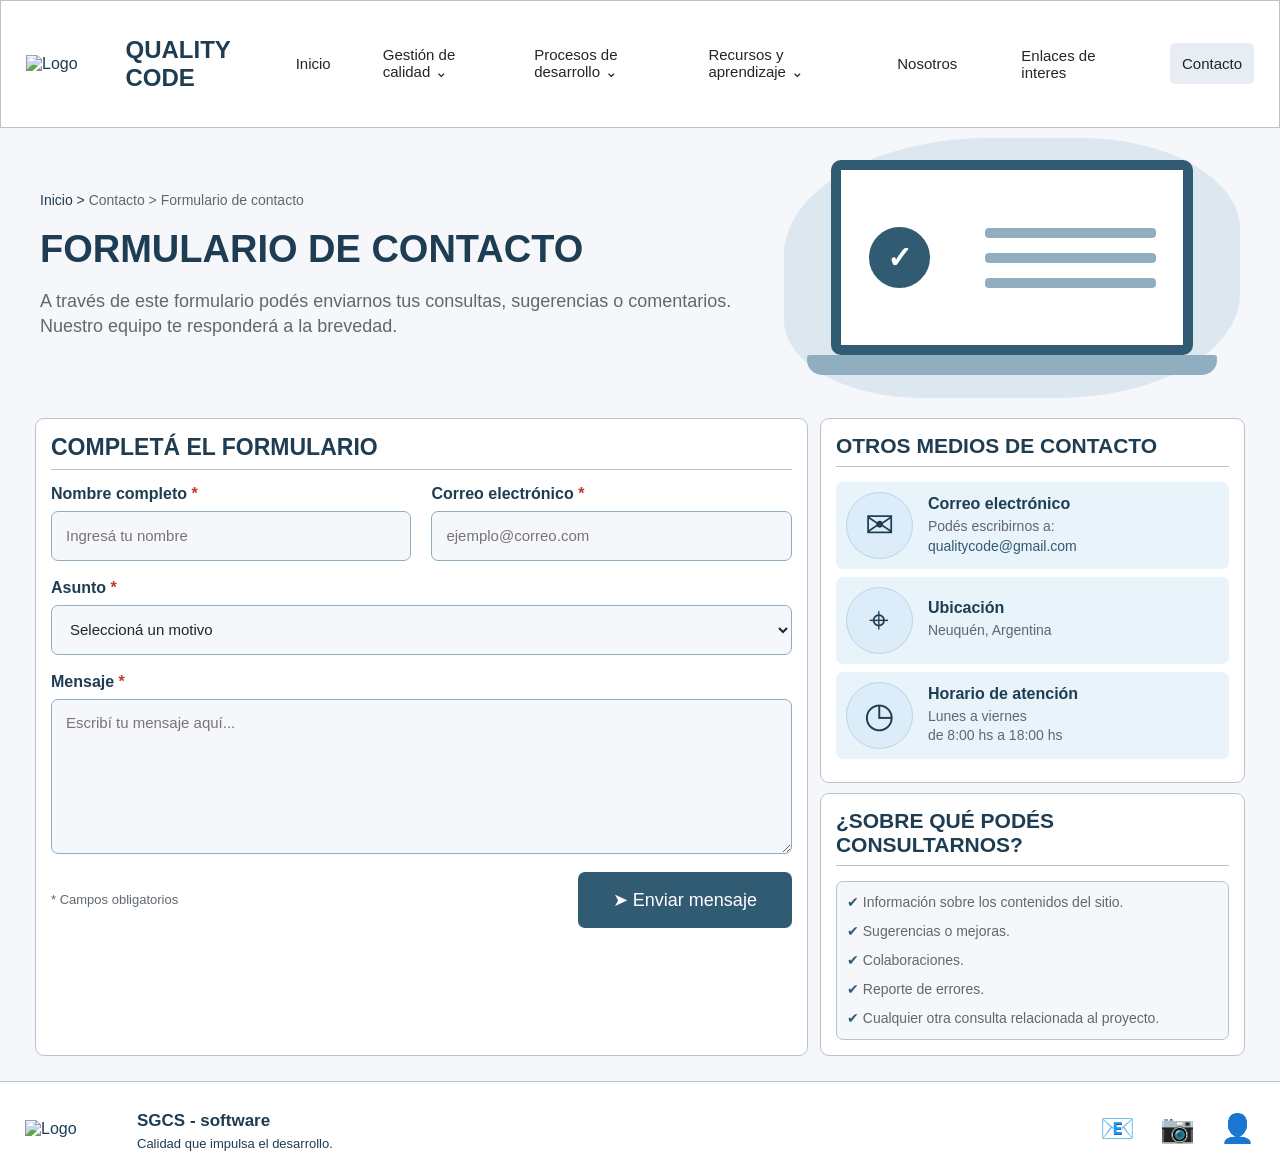
==== contacto.html @ 4f24be13 "subiendo" ====
<!DOCTYPE html>
<html lang="es">
<head>
    <meta charset="UTF-8">
    <meta name="viewport" content="width=device-width, initial-scale=1.0">
    <title>quality code</title>
    <link rel="stylesheet" href="estilos.css">
</head>
<body>

    <!-- MENU PRINCIPAL -->
    <header>
        <div class="logo">
            <img src="c:\Users\Usuario\Desktop\Enzo Funes(materias)\TEORIA\Sistemas de Gestion de Software\ChatGPT Image 26 ago 2026, 04_47_25 p.m..png" alt="Logo" class="imagen-personalizada">
            <h2>QUALITY CODE</h2>
        </div>

        <nav>
            <a href="index.html">Inicio</a>

            <details>
                <summary>Gestión de calidad</summary>
                <a href="fundamentos.html">Fundamentos</a>
                <a href="tecnicas.html">Técnicas</a>
                <a href="herramientas.html">Herramientas de calidad</a>
            </details>

            <details>
                <summary>Procesos de desarrollo</summary>
                <a href="modelos.html">Modelos tradicionales</a>
                <a href="ilustraciones.html">Ilustraciones tradicionales</a>
            </details>

            <details>
                <summary>Recursos y aprendizaje</summary>
                <a href="recursos.html">Recursos</a>
            </details>

            <a href="nosotros.html">Nosotros</a>
            <a href="enlacesdeinteres.html">Enlaces de interes</a>
            <a href="contacto.html" class="activo">Contacto</a>
        </nav>
    </header>

    <!-- PRESENTACION -->
    <section class="contacto-principal">

        <div class="contacto-texto">

            <p class="ruta">
                <a href="index.html">Inicio > </a>
                Contacto > Formulario de contacto
            </p>

            <h1>FORMULARIO DE CONTACTO</h1>

            <p>
                A través de este formulario podés enviarnos tus consultas,
                sugerencias o comentarios. Nuestro equipo te responderá
                a la brevedad.
            </p>

        </div>

        <!-- COMPUTADORA ORIGINAL DEL INDEX -->
        <div class="computadora">
            <div class="pantalla">
                <div class="circulo">✓</div>
                <div class="lineas">
                    <span></span>
                    <span></span>
                    <span></span>
                </div>
            </div>
            <div class="base"></div>
        </div>

    </section>

    <!-- FORMULARIO Y CONTACTO -->
    <section class="contenido-contacto">

        <div class="formulario">

            <h2>COMPLETÁ EL FORMULARIO</h2>

            <form action="mailto:qualitycode@gmail.com"
                  method="post" enctype="text/plain">

                <div class="campos">

                    <div class="campo">
                        <label for="nombre">Nombre completo <span>*</span></label>
                        <input type="text" id="nombre" name="Nombre"
                               placeholder="Ingresá tu nombre" required>
                    </div>

                    <div class="campo">
                        <label for="correo">Correo electrónico <span>*</span></label>
                        <input type="email" id="correo" name="Correo"
                               placeholder="ejemplo@correo.com" required>
                    </div>

                </div>

                <div class="campo">
                    <label for="asunto">Asunto <span>*</span></label>

                    <select id="asunto" name="Asunto" required>
                        <option value="">Seleccioná un motivo</option>
                        <option>Consulta sobre el sitio</option>
                        <option>Sugerencias o mejoras</option>
                        <option>Colaboraciones</option>
                        <option>Reporte de errores</option>
                        <option>Otra consulta</option>
                    </select>
                </div>

                <div class="campo">
                    <label for="mensaje">Mensaje <span>*</span></label>
                    <textarea id="mensaje" name="Mensaje"
                              placeholder="Escribí tu mensaje aquí..."
                              required></textarea>
                </div>

                <div class="enviar">
                    <p>* Campos obligatorios</p>
                    <button type="submit">➤ Enviar mensaje</button>
                </div>

            </form>

        </div>

        <!-- INFORMACION DE CONTACTO -->
        <div class="informacion-contacto">

            <div class="medios-contacto">

                <h2>OTROS MEDIOS DE CONTACTO</h2>

                <div class="medio">
                    <div class="icono-contacto">✉</div>
                    <div>
                        <h3>Correo electrónico</h3>
                        <p>Podés escribirnos a:</p>
                        <a href="mailto:qualitycode@gmail.com">
                            qualitycode@gmail.com
                        </a>
                    </div>
                </div>

                <div class="medio">
                    <div class="icono-contacto">⌖</div>
                    <div>
                        <h3>Ubicación</h3>
                        <p>Neuquén, Argentina</p>
                    </div>
                </div>

                <div class="medio">
                    <div class="icono-contacto">◷</div>
                    <div>
                        <h3>Horario de atención</h3>
                        <p>Lunes a viernes</p>
                        <p>de 8:00 hs a 18:00 hs</p>
                    </div>
                </div>

            </div>

            <div class="temas-contacto">

                <h2>¿SOBRE QUÉ PODÉS CONSULTARNOS?</h2>

                <ul>
                    <li>✔ Información sobre los contenidos del sitio.</li>
                    <li>✔ Sugerencias o mejoras.</li>
                    <li>✔ Colaboraciones.</li>
                    <li>✔ Reporte de errores.</li>
                    <li>✔ Cualquier otra consulta relacionada al proyecto.</li>
                </ul>

            </div>

        </div>

    </section>

    <!-- PIE DE PAGINA -->
    <footer id="contacto">

        <div class="logo" id="nosotros">
            <img src="c:\Users\Usuario\Desktop\Enzo Funes(materias)\TEORIA\Sistemas de Gestion de Software\ChatGPT Image 26 ago 2026, 04_47_25 p.m..png" alt="Logo" class="imagen-personalizada">
            <div>
                <h3>SGCS - software</h3>
                <p>Calidad que impulsa el desarrollo.</p>
            </div>
        </div>

    <div class="redes">
            <a href="mailto:qualitycode@gmail.com">📧</a>
            <a href="https://www.instagram.com/">📷</a>
            <a href="#nosotros">👤</a>
        </div>

    </footer>

</body>
</html>
---- estilos.css ----
/* COLORES GENERALES */
body {
    margin: 0;
    background-color: #F5F7FA;
    color: #20262B;
    font-family: Arial, sans-serif;
}





/* MENU PRINCIPAL */
header {
    background-color: white;
    border: 1px solid #B8C4CD;
    padding: 15px 25px;
    display: flex;
    align-items: center;
    justify-content: space-between;
}





/* LOGO V DE LA COMPU Y ARRIBA A LA IZQUIERDA */
.logo {
    display: flex;
    align-items: center;
    gap: 12px;
    color: #1F3D52;
}

.circulo {
    width: 45px;
    height: 45px;
    border: 3px solid #315A73;
    border-radius: 50%;
    display: flex;
    align-items: center;
    justify-content: center;
    font-size: 30px;
    font-weight: bold;
}





/* ENLACES DEL MENU */
nav {
    display: flex;
    align-items: center;
    gap: 40px;
}

nav a,
nav summary {
    color: #20262B;
    text-decoration: none;
    cursor: pointer;
    font-size: 15px;
  }

nav > a {
    padding: 12px;
}

nav .activo {
    background-color: #E8EDF3;
    border-radius: 5px;
}

details {
    position: relative;
}

summary {
    list-style: none;
}

summary::-webkit-details-marker {
    display: none;
}

summary::after {
    content: "⌄";
    margin-left: 5px;
}
details a {
    display: block;
    padding: 10px;
    background-color: white;
    border: 1px solid #B8C4CD;
}

details[open] {
    background-color: white;
}

details a:hover,
nav a:hover {
    background-color: #E8EDF3;
}






/* PRESENTACION PRINCIPAL */
.principal {
    display: flex;
    align-items: center;
    justify-content: space-between;
    gap: 30px;
    padding: 45px 40px;
    background-color: #F5F7FA;
    border-bottom: 1px solid #B8C4CD;
}

.texto {
    width: 50%;
}

.texto h1 {
    color: #1F3D52;
    font-size: 36px;
    line-height: 1.1;
}

.texto p {
    color: #5F6870;
    font-size: 18px;
    line-height: 1.5;
}

.boton {
    display: inline-block;
    background-color: #315A73;
    color: white;
    padding: 14px 22px;
    border-radius: 6px;
    text-decoration: none;
    font-size: 18px;
}

.boton:hover {
    background-color: #1F3D52;
}





/* DIBUJO DE LA COMPUTADORA PARA TODAS LAS PAGINAS*/
.computadora {
    width: 42%;
    height: 260px;
    background-color: #DCE7F0;
    border-radius: 45% 35% 40% 30%;
    display: flex;
    flex-direction: column;
    align-items: center;
    justify-content: center;
}

.pantalla {
    width: 75%;
    height: 175px;
    background-color: white;
    border: 10px solid #315A73;
    border-radius: 10px;
    display: flex;
    align-items: center;
    justify-content: space-around;
}

.pantalla .circulo {
    background-color: #315A73;
    color: white;
    width: 55px;
    height: 55px;
}

.lineas {
    width: 50%;
}

.lineas span {
    display: block;
    height: 10px;
    background-color: #8FAFC1;
    margin: 15px 0;
    border-radius: 4px;
}

.base {
    width: 90%;
    height: 20px;
    background-color: #8FAFC1;
    border-radius: 3px 3px 15px 15px;
}





/* ACCESOS RAPIDOS */
.accesos {
    background-color: #E8EDF3;
    padding: 20px 15px;
    text-align: center;
}

.accesos h2 {
    color: #1F3D52;
    font-size: 32px;
    margin-bottom: 5px;
}

.accesos > p {
    color: #5F6870;
    font-size: 17px;
    margin-top: 0;
    margin-bottom: 20px;
}





/* TARJETAS */
.tarjetas {
    display: grid;
    grid-template-columns: repeat(5, 1fr);
    gap: 12px;
}

.tarjeta {
    background-color: white;
    border: 1px solid #B8C4CD;
    border-radius: 9px;
    padding: 18px 10px;
    min-height: 220px;
    display: flex;
    flex-direction: column;
    align-items: center;
    justify-content: space-between;
}

.icono {
    width: 75px;
    height: 75px;
    background-color: #E8EDF3;
    color: #1F3D52;
    border-radius: 50%;
    display: flex;
    align-items: center;
    justify-content: center;
    font-size: 40px;
}

.tarjeta h3 {
    color: #1F3D52;
    font-size: 17px;
    font-weight: normal;
    line-height: 1.3;
}

.tarjeta a {
    width: 60px;
    padding: 7px 0;
    background-color: #E8EDF3;
    border: 1px solid #8FAFC1;
    border-radius: 5px;
    color: #1F3D52;
    font-size: 25px;
    text-decoration: none;
}

.tarjeta a:hover {
    background-color: #D3E1EB;
}





/* PIE DE PAGINA */
footer {
    background-color: white;
    border-top: 1px solid #B8C4CD;
    padding: 12px 25px;
    display: flex;
    align-items: center;
    justify-content: space-between;
}

footer h3 {
    margin-bottom: 5px;
    font-size: 17px;
}

footer p {
    margin-top: 0;
    font-size: 13px;
}

.redes {
    display: flex;
    gap: 25px;
}

.redes a {
    color: #1F3D52;
    font-size: 28px;
    text-decoration: none;
}

















/* PAGINA DE FUNDAMENTOS */

.fundamentos-principal {
    display: flex;
    align-items: center;
    justify-content: space-between;
    gap: 30px;
    padding: 15px 40px 25px;
    background-color: #F5F7FA;
}

.fundamentos-texto {
    width: 55%;
}

.ruta {
    color: #5F6870;
    font-size: 14px;
}

.ruta a {
    color: #1F3D52;
    text-decoration: none;
}

.fundamentos-texto h1 {
    color: #1F3D52;
    font-size: 38px;
    line-height: 1.1;
    margin-bottom: 10px;
}

.fundamentos-texto > p:last-child {
    font-size: 17px;
    line-height: 1.5;
    color: #20262B;
}





/* SECCIONES */

.seccion-fundamentos {
    padding: 10px 35px;
}

.titulo-seccion {
    color: #1F3D52;
    font-size: 23px;
    border-bottom: 1px solid #B8C4CD;
    padding-bottom: 7px;
    margin-bottom: 12px;
}





/* CONCEPTOS CLAVE */

.conceptos {
    display: grid;
    grid-template-columns: repeat(4, 1fr) 2fr;
    gap: 10px;
}

.concepto {
    background-color: white;
    border: 1px solid #B8C4CD;
    border-radius: 8px;
    padding: 10px;
    text-align: center;
}

.icono-fundamento {
    width: 65px;
    height: 65px;
    background-color: #E8EDF3;
    color: #315A73;
    border-radius: 50%;
    margin: 0 auto 8px;
    display: flex;
    align-items: center;
    justify-content: center;
    font-size: 38px;
}

.concepto h3,
.importancia h3 {
    color: #1F3D52;
    font-size: 16px;
    margin: 5px 0;
}

.concepto p,
.importancia p {
    color: #20262B;
    font-size: 14px;
    line-height: 1.4;
    margin-bottom: 5px;
}

.importancia {
    background-color: #E8EDF3;
    border: 1px solid #B8C4CD;
    border-radius: 8px;
    padding: 15px;
    display: flex;
    align-items: center;
    gap: 15px;
}

.bombilla {
    color: #315A73;
    font-size: 55px;
}





/* NORMAS PRINCIPALES */

.normas {
    display: grid;
    grid-template-columns: 1fr 1fr;
    gap: 12px;
}

.norma {
    background-color: white;
    border: 1px solid #B8C4CD;
    border-radius: 8px;
    padding: 15px;
    display: flex;
    align-items: flex-start;
    gap: 15px;
}

.icono-documento {
    min-width: 70px;
    height: 70px;
    background-color: #E8EDF3;
    border-radius: 50%;
    color: #315A73;
    display: flex;
    align-items: center;
    justify-content: center;
    font-size: 45px;
}

.contenido-norma {
    flex: 1;
}

.contenido-norma h3 {
    display: inline-block;
    color: #1F3D52;
    font-size: 22px;
    margin: 0 10px 5px 0;
}

.etiqueta {
    background-color: #E8EDF3;
    color: #1F3D52;
    padding: 5px 8px;
    border-radius: 5px;
    font-size: 11px;
}

.contenido-norma p {
    color: #5F6870;
    font-size: 14px;
    line-height: 1.4;
}

.contenido-norma h4 {
    color: #1F3D52;
    font-size: 13px;
    margin-bottom: 8px;
}

.caracteristicas {
    display: grid;
    grid-template-columns: repeat(3, 1fr);
    gap: 7px;
}

.caracteristicas span {
    background-color: #E8EDF3;
    border: 1px solid #B8C4CD;
    border-radius: 5px;
    padding: 8px 4px;
    text-align: center;
    font-size: 12px;
}





/* BENEFICIOS */

.beneficios {
    display: grid;
    grid-template-columns: repeat(4, 1fr);
    gap: 15px;
    padding: 5px 0 15px;
}

.beneficio {
    display: flex;
    align-items: center;
    gap: 12px;
    border-right: 1px solid #B8C4CD;
    padding-right: 10px;
}

.icono-beneficio {
    min-width: 60px;
    height: 60px;
    background-color: #E8EDF3;
    color: #315A73;
    border-radius: 50%;
    display: flex;
    align-items: center;
    justify-content: center;
    font-size: 35px;
}

.beneficio h3 {
    color: #1F3D52;
    font-size: 14px;
    margin: 0 0 5px;
}

.beneficio p {
    color: #5F6870;
    font-size: 13px;
    line-height: 1.4;
    margin: 0;
}















/* PAGINA DE TECNICAS */

.tecnicas-principal {
    display: flex;
    align-items: center;
    justify-content: space-between;
    gap: 25px;
    padding: 15px 40px 25px;
    background-color: #F5F7FA;
    border-bottom: 1px solid #B8C4CD;
}

.tecnicas-texto {
    width: 52%;
}

.tecnicas-texto h1 {
    color: #1F3D52;
    font-size: 36px;
    line-height: 1.1;
    margin-bottom: 10px;
}

.tecnicas-texto > p:last-child {
    color: #5F6870;
    font-size: 18px;
    line-height: 1.4;
}

.tecnicas-principal .computadora {
    width: 42%;
}





/* SECCIONES DE TECNICAS */

.seccion-tecnicas {
    padding: 10px 35px;
    background-color: #F5F7FA;
}

.seccion-tecnicas .titulo-seccion {
    color: #1F3D52;
    font-size: 26px;
    border-bottom: 1px solid #B8C4CD;
    padding-bottom: 8px;
    margin-bottom: 12px;
}





/* TARJETAS DE PRUEBAS */

.tarjetas-tecnicas {
    display: grid;
    grid-template-columns: repeat(4, 1fr);
    gap: 15px;
}

.tarjeta-tecnica {
    position: relative;
    background-color: #FFFFFF;
    border: 1px solid #B8C4CD;
    border-radius: 9px;
    padding: 15px;
    min-height: 185px;
    text-align: center;
    display: flex;
    flex-direction: column;
    align-items: center;
    justify-content: center;
}

.icono-tecnica {
    width: 75px;
    height: 75px;
    border-radius: 50%;
    background-color: #E8EDF3;
    color: #315A73;
    display: flex;
    align-items: center;
    justify-content: center;
    font-size: 42px;
    font-weight: bold;
    margin-bottom: 8px;
}

.tarjeta-tecnica h3 {
    color: #1F3D52;
    font-size: 19px;
    margin: 5px 0 8px;
}

.tarjeta-tecnica p {
    color: #5F6870;
    font-size: 16px;
    line-height: 1.4;
    margin: 0;
}






















/* PAGINA DE HERRAMIENTAS */

.herramientas-principal {
    display: flex;
    align-items: center;
    justify-content: space-between;
    gap: 25px;
    padding: 15px 40px 25px;
    background-color: #F5F7FA;
    border-bottom: 1px solid #B8C4CD;
}

.herramientas-texto {
    width: 52%;
}

.herramientas-texto h1 {
    color: #1F3D52;
    font-size: 36px;
    line-height: 1.1;
    margin-bottom: 10px;
}

.herramientas-texto > p:last-child {
    color: #5F6870;
    font-size: 18px;
    line-height: 1.4;
}





/* COMPUTADORA */

.herramientas-principal .computadora {
    width: 42%;
}





/* SECCIONES */

.seccion-herramientas {
    padding: 10px 35px;
    background-color: #F5F7FA;
}

.seccion-herramientas .titulo-seccion {
    color: #1F3D52;
    font-size: 25px;
    border-bottom: 1px solid #8FAFC1;
    padding-bottom: 8px;
    margin-bottom: 12px;
}





/* TARJETAS PRINCIPALES */

.tarjetas-herramientas {
    display: grid;
    grid-template-columns: repeat(4, 1fr);
    gap: 15px;
}

.tarjeta-herramienta {
    background-color: white;
    border: 1px solid #B8C4CD;
    border-radius: 9px;
    padding: 10px 14px;
    min-height: 280px;
    text-align: center;
    display: flex;
    flex-direction: column;
    align-items: center;
}

.icono-herramienta {
    width: 80px;
    height: 80px;
    background-color: #E8EDF3;
    border: 1px solid #B8C4CD;
    border-radius: 50%;
    color: #315A73;
    display: flex;
    align-items: center;
    justify-content: center;
    font-size: 38px;
    margin-bottom: 8px;
}

.tarjeta-herramienta h3 {
    color: #1F3D52;
    font-size: 18px;
    margin: 5px 0;
}

.tarjeta-herramienta p {
    color: #5F6870;
    font-size: 16px;
    line-height: 1.4;
    margin: 5px 0 10px;
}

.ejemplo {
    background-color: #E8EDF3;
    border: 1px solid #B8C4CD;
    border-radius: 8px;
    padding: 10px;
    color: #5F6870;
    font-size: 14px;
    margin-top: auto;
    width: 90%;
}





/* OTRAS HERRAMIENTAS */

.otras-herramientas {
    display: grid;
    grid-template-columns: repeat(4, 1fr);
    gap: 15px;
}

.otra-herramienta {
    background-color: white;
    border: 1px solid #B8C4CD;
    border-radius: 9px;
    padding: 12px;
    display: flex;
    align-items: center;
    gap: 12px;
}

.icono-otra {
    min-width: 70px;
    height: 70px;
    background-color: #E8EDF3;
    border: 1px solid #B8C4CD;
    border-radius: 12px;
    color: #315A73;
    display: flex;
    align-items: center;
    justify-content: center;
    font-size: 38px;
}

.otra-herramienta h3 {
    color: #1F3D52;
    font-size: 15px;
    margin: 0 0 5px;
}

.otra-herramienta p {
    color: #5F6870;
    font-size: 13px;
    line-height: 1.4;
    margin: 0;
}



.imagen-personalizada {
  width: 100px; 
  height: auto;
}





















/* PAGINA DE MODELOS TRADICIONALES */

.modelos-principal {
    display: flex;
    align-items: center;
    justify-content: space-between;
    gap: 25px;
    padding: 10px 40px 20px;
    border-bottom: 1px solid #B8C4CD;
}

.modelos-texto {
    width: 55%;
}

.ruta {
    color: #5F6870;
    font-size: 14px;
}

.ruta a {
    color: #1F3D52;
    text-decoration: none;
}

.modelos-texto h1 {
    color: #1F3D52;
    font-size: 38px;
    margin: 10px 0;
}

.modelos-texto > p:last-child {
    color: #5F6870;
    font-size: 18px;
    line-height: 1.5;
}

.modelos-principal .computadora {
    width: 40%;
}






/* TARJETAS DE LOS MODELOS */

.seccion-modelos {
    padding: 10px 35px 20px;
}

.seccion-modelos .titulo-seccion {
    color: #1F3D52;
    font-size: 25px;
    border-bottom: 1px solid #8FAFC1;
    padding-bottom: 8px;
}

.tarjetas-modelos {
    display: grid;
    grid-template-columns: repeat(3, 1fr);
    gap: 12px;
}

.tarjeta-modelo {
    background-color: white;
    border: 1px solid #B8C4CD;
    border-radius: 9px;
    padding: 15px;
}

.encabezado-modelo {
    display: flex;
    align-items: center;
    gap: 12px;
    min-height: 115px;
}

.icono-modelo {
    min-width: 75px;
    height: 75px;
    background-color: #E8EDF3;
    border: 1px solid #B8C4CD;
    border-radius: 50%;
    color: #315A73;
    display: flex;
    align-items: center;
    justify-content: center;
    font-size: 40px;
}

.encabezado-modelo h3 {
    color: #1F3D52;
    font-size: 19px;
    margin: 5px 0;
}

.encabezado-modelo p {
    color: #5F6870;
    font-size: 14px;
    line-height: 1.4;
    margin: 5px 0;
}






/* DIAGRAMA DEL MODELO EN CASCADA */

.diagrama-cascada {
    padding: 10px;
    min-height: 210px;
    display: flex;
    flex-direction: column;
    align-items: center;
    justify-content: center;
    gap: 5px;
}

.diagrama-cascada div,
.diagrama-v div {
    background-color: #E8F3FA;
    border: 1px solid #6598BE;
    border-radius: 6px;
    padding: 9px;
    color: #1F3D52;
    text-align: center;
    font-size: 13px;
    width: 65%;
}

.diagrama-cascada div:nth-child(2) {
    margin-left: 20px;
}

.diagrama-cascada div:nth-child(3) {
    margin-left: 40px;
}

.diagrama-cascada div:nth-child(4) {
    margin-left: 60px;
}

.diagrama-cascada div:nth-child(5) {
    margin-left: 80px;
}






/* DIAGRAMA DEL MODELO EN V */

.diagrama-v {
    min-height: 210px;
    padding: 10px;
    display: flex;
    flex-direction: column;
    align-items: center;
    justify-content: center;
    gap: 5px;
}

.diagrama-v div {
    width: 75%;
}

.diagrama-v .implementacion {
    background-color: #D3E7F5;
    font-weight: bold;
}






/* DIAGRAMA ITERATIVO E INCREMENTAL */

.incrementos {
    display: grid;
    grid-template-columns: repeat(3, 1fr);
    gap: 5px;
    min-height: 210px;
    align-items: center;
}

.incrementos div {
    border: 1px solid #6598BE;
    border-radius: 6px;
    padding: 5px;
    text-align: center;
}

.incrementos h4 {
    color: #1F3D52;
    font-size: 12px;
    margin: 5px 0 10px;
}

.incrementos span {
    display: block;
    background-color: #E8F3FA;
    border: 1px solid #B8C4CD;
    border-radius: 4px;
    padding: 6px 2px;
    margin-bottom: 5px;
    color: #1F3D52;
    font-size: 10px;
}






/* CARACTERISTICAS */

.tarjeta-modelo > h3 {
    color: #1F3D52;
    font-size: 17px;
    margin-bottom: 8px;
}

.tarjeta-modelo ul {
    background-color: #E8F3FA;
    border: 1px solid #B8C4CD;
    border-radius: 7px;
    padding: 12px 12px 12px 30px;
    margin: 0;
}

.tarjeta-modelo li {
    color: #5F6870;
    font-size: 13px;
    line-height: 1.5;
    margin-bottom: 4px;
}


























/* PAGINA DE ILUSTRACIONES */

.ilustraciones-principal {
    display: flex;
    align-items: center;
    justify-content: space-between;
    gap: 25px;
    padding: 10px 40px;
    border-bottom: 1px solid #B8C4CD;
}

.ilustraciones-texto {
    width: 55%;
}

.ilustraciones-texto h1 {
    color: #1F3D52;
    font-size: 38px;
    line-height: 1.1;
    margin: 12px 0 5px;
}

.ilustraciones-texto > p:last-child {
    color: #5F6870;
    font-size: 18px;
    line-height: 1.5;
}

.ilustraciones-principal .computadora {
    width: 40%;
}






/* TARJETAS */

.seccion-ilustraciones {
    padding: 10px 35px;
}

.tarjetas-ilustraciones {
    display: grid;
    grid-template-columns: repeat(3, 1fr);
    gap: 10px;
}

.tarjeta-ilustracion {
    background-color: white;
    border: 1px solid #B8C4CD;
    border-radius: 9px;
    padding: 12px;
}

.tarjeta-ilustracion h2 {
    color: #1F3D52;
    font-size: 21px;
    border-bottom: 1px solid #B8C4CD;
    padding-bottom: 8px;
    margin: 0 0 10px;
}

.tarjeta-ilustracion h2 span {
    display: inline-flex;
    width: 38px;
    height: 38px;
    background-color: #1F3D52;
    color: white;
    border-radius: 50%;
    align-items: center;
    justify-content: center;
    margin-right: 8px;
}

.tarjeta-ilustracion > p {
    color: #5F6870;
    font-size: 15px;
    line-height: 1.4;
    min-height: 60px;
    margin: 5px 0 10px;
}






/* MODELO EN CASCADA */

.flujo-cascada {
    min-height: 290px;
    display: flex;
    flex-direction: column;
    justify-content: center;
    gap: 8px;
    padding: 5px;
}

.flujo-cascada div {
    width: 75%;
    padding: 12px 5px;
    background-color: #E8F3FA;
    border: 1px solid #6598BE;
    border-radius: 6px;
    color: #1F3D52;
    font-size: 14px;
    font-weight: bold;
    text-align: center;
}

.flujo-cascada div:nth-child(2) {
    margin-left: 12%;
}

.flujo-cascada div:nth-child(3) {
    margin-left: 25%;
}

.flujo-cascada div:nth-child(4) {
    margin-left: 38%;
}

.flujo-cascada div:nth-child(5) {
    margin-left: 51%;
}






/* MODELO EN V */

.flujo-v {
    min-height: 290px;
    display: grid;
    grid-template-columns: 1fr 1fr;
    align-items: center;
    gap: 12px;
    padding: 5px;
}

.lado-v {
    display: flex;
    flex-direction: column;
    gap: 12px;
}

.lado-v span {
    display: flex;
    align-items: center;
    justify-content: center;
    min-height: 45px;
    padding: 4px;
    background-color: #E8F3FA;
    border: 1px solid #6598BE;
    border-radius: 6px;
    color: #1F3D52;
    font-size: 12px;
    text-align: center;
    font-weight: bold;
}

.lado-v:last-child {
    margin-top: 0;
}






/* MODELO ITERATIVO */

.flujo-incremental {
    display: grid;
    grid-template-columns: repeat(3, 1fr);
    gap: 6px;
    min-height: 290px;
    align-items: center;
}

.iteracion {
    text-align: center;
    border: 1px solid #B8C4CD;
    border-radius: 6px;
    padding: 5px 3px;
}

.iteracion b {
    display: block;
    color: #315A73;
    font-size: 38px;
}

.iteracion h4 {
    color: #1F3D52;
    font-size: 12px;
    margin: 3px 0 8px;
}

.iteracion div {
    background-color: #E8F3FA;
    border: 1px solid #B8C4CD;
    border-radius: 4px;
    padding: 6px 1px;
    margin-bottom: 5px;
    color: #1F3D52;
    font-size: 10px;
}

.iteracion strong {
    display: block;
    background-color: #D3E7F5;
    border: 1px solid #6598BE;
    border-radius: 5px;
    padding: 8px 1px;
    margin-top: 12px;
    color: #1F3D52;
    font-size: 11px;
}






/* CUANDO SE UTILIZA */

.tarjeta-ilustracion h3 {
    color: #1F3D52;
    font-size: 17px;
    margin: 10px 0;
}

.tarjeta-ilustracion ul {
    background-color: #E8F3FA;
    border: 1px solid #B8C4CD;
    border-radius: 7px;
    padding: 12px 10px 12px 30px;
    margin: 0;
}

.tarjeta-ilustracion li {
    color: #5F6870;
    font-size: 13px;
    line-height: 1.5;
    margin-bottom: 5px;
}



























/* PAGINA DE CONTACTO */

.contacto-principal {
    display: flex;
    align-items: center;
    justify-content: space-between;
    gap: 25px;
    padding: 10px 40px;
}

.contacto-texto {
    width: 58%;
}

.contacto-texto h1 {
    color: #1F3D52;
    font-size: 38px;
    margin: 20px 0 5px;
}

.contacto-texto > p:last-child {
    color: #5F6870;
    font-size: 18px;
    line-height: 1.4;
}

.contacto-principal .computadora {
    width: 38%;
}






/* CONTENIDO PRINCIPAL */

.contenido-contacto {
    display: grid;
    grid-template-columns: 2fr 1.1fr;
    gap: 12px;
    padding: 10px 35px 25px;
}

.formulario,
.medios-contacto,
.temas-contacto {
    background-color: white;
    border: 1px solid #B8C4CD;
    border-radius: 9px;
    padding: 15px;
}

.formulario h2,
.medios-contacto h2,
.temas-contacto h2 {
    color: #1F3D52;
    font-size: 23px;
    border-bottom: 1px solid #B8C4CD;
    padding-bottom: 8px;
    margin: 0 0 15px;
}






/* CAMPOS DEL FORMULARIO */

.campos {
    display: grid;
    grid-template-columns: 1fr 1fr;
    gap: 20px;
}

.campo {
    display: flex;
    flex-direction: column;
    margin-bottom: 18px;
}

.campo label {
    color: #1F3D52;
    font-size: 16px;
    font-weight: bold;
    margin-bottom: 8px;
}

.campo label span {
    color: #C0392B;
}

.campo input,
.campo select,
.campo textarea {
    width: 100%;
    box-sizing: border-box;
    padding: 14px;
    border: 1px solid #8FAFC1;
    border-radius: 7px;
    background-color: #F5F7FA;
    color: #20262B;
    font-family: Arial, sans-serif;
    font-size: 15px;
}

.campo input,
.campo select {
    height: 50px;
}

.campo textarea {
    height: 155px;
    resize: vertical;
}

.campo input:focus,
.campo select:focus,
.campo textarea:focus {
    outline: 2px solid #8FAFC1;
}






/* BOTON ENVIAR */

.enviar {
    display: flex;
    align-items: center;
    justify-content: space-between;
    gap: 15px;
}

.enviar p {
    color: #5F6870;
    font-size: 13px;
}

.enviar button {
    background-color: #315A73;
    color: white;
    border: none;
    border-radius: 7px;
    padding: 17px 35px;
    font-size: 18px;
    cursor: pointer;
}

.enviar button:hover {
    background-color: #1F3D52;
}






/* MEDIOS DE CONTACTO */

.informacion-contacto {
    display: flex;
    flex-direction: column;
    gap: 10px;
}

.medios-contacto h2,
.temas-contacto h2 {
    font-size: 21px;
}

.medio {
    display: flex;
    align-items: center;
    gap: 15px;
    background-color: #E8F3FA;
    border-radius: 7px;
    padding: 10px;
    margin-bottom: 8px;
}

.icono-contacto {
    min-width: 65px;
    height: 65px;
    background-color: #DCECF8;
    border: 1px solid #B8D6EA;
    border-radius: 50%;
    color: #1F3D52;
    display: flex;
    align-items: center;
    justify-content: center;
    font-size: 35px;
}

.medio h3 {
    color: #1F3D52;
    font-size: 16px;
    margin: 0 0 5px;
}

.medio p {
    color: #5F6870;
    font-size: 14px;
    margin: 3px 0;
}

.medio a {
    color: #315A73;
    font-size: 14px;
    text-decoration: none;
    overflow-wrap: anywhere;
}






/* TEMAS DE CONSULTA */

.temas-contacto ul {
    list-style: none;
    padding: 10px;
    margin: 0;
    background-color: #F5F7FA;
    border: 1px solid #B8C4CD;
    border-radius: 7px;
}

.temas-contacto li {
    color: #5F6870;
    font-size: 14px;
    line-height: 1.5;
    margin-bottom: 8px;
}

.temas-contacto li:last-child {
    margin-bottom: 0;
}

.temas-contacto li:first-letter {
    color: #315A73;
}

















/* PAGINA SOBRE NOSOTROS */

.nosotros-principal {
    display: flex;
    align-items: center;
    justify-content: space-between;
    gap: 25px;
    padding: 10px 40px;
    border-bottom: 1px solid #B8C4CD;
}

.nosotros-texto {
    width: 55%;
}

.nosotros-texto h1 {
    color: #1F3D52;
    font-size: 38px;
    margin: 20px 0 5px;
}

.nosotros-texto > p:last-child {
    color: #5F6870;
    font-size: 18px;
    line-height: 1.5;
}

.nosotros-principal .computadora {
    width: 40%;
}






/* MISION, VISION Y QUE HACEMOS */

.bloque-nosotros {
    padding: 10px 35px 25px;
}

.tarjetas-nosotros {
    display: grid;
    grid-template-columns: repeat(3, 1fr);
    gap: 12px;
    margin-bottom: 12px;
}

.tarjeta-nosotros {
    display: flex;
    align-items: flex-start;
    gap: 12px;
    background-color: white;
    border: 1px solid #B8C4CD;
    border-radius: 9px;
    padding: 15px;
}

.icono-nosotros {
    min-width: 65px;
    height: 65px;
    background-color: #E8EDF3;
    border: 1px solid #B8C4CD;
    border-radius: 50%;
    color: #315A73;
    display: flex;
    align-items: center;
    justify-content: center;
    font-size: 35px;
}

.tarjeta-nosotros h2 {
    color: #1F3D52;
    font-size: 20px;
    margin: 5px 0 8px;
}

.tarjeta-nosotros p {
    color: #5F6870;
    font-size: 15px;
    line-height: 1.4;
    margin: 0;
}






/* EQUIPO Y VALORES */

.equipo-valores {
    display: grid;
    grid-template-columns: 1.2fr 1fr;
    gap: 12px;
}

.equipo,
.valores {
    background-color: white;
    border: 1px solid #B8C4CD;
    border-radius: 9px;
    padding: 15px;
}

.titulo-nosotros {
    color: #1F3D52;
    font-size: 23px;
    border-bottom: 1px solid #8FAFC1;
    padding-bottom: 8px;
    margin: 0 0 12px;
}






/* INTEGRANTES */

.integrantes {
    display: grid;
    grid-template-columns: repeat(3, 1fr);
    gap: 10px;
}

.integrante {
    text-align: center;
    padding: 5px;
    border-right: 1px solid #E8EDF3;
}

.integrante:last-child {
    border-right: none;
}

.avatar {
    width: 95px;
    height: 95px;
    margin: 0 auto 10px;
    background-color: #DCECF8;
    border: 1px solid #B8C4CD;
    border-radius: 50%;
    color: #1F3D52;
    display: flex;
    align-items: center;
    justify-content: center;
    font-size: 65px;
}

.integrante h3 {
    color: #1F3D52;
    font-size: 16px;
    margin: 5px 0;
}

.integrante h4 {
    color: #5F6870;
    font-size: 13px;
    font-weight: normal;
    margin: 0 0 8px;
}

.integrante p {
    color: #5F6870;
    font-size: 14px;
    line-height: 1.4;
    text-align: left;
    margin: 0;
}






/* VALORES */

.lista-valores {
    display: grid;
    grid-template-columns: 1fr 1fr;
    gap: 10px;
}

.valor {
    display: flex;
    align-items: center;
    gap: 10px;
    background-color: #E8F3FA;
    border-radius: 8px;
    padding: 12px 8px;
}

.valor .icono-nosotros {
    min-width: 60px;
    height: 60px;
    background-color: #F5F7FA;
}

.valor h3 {
    color: #1F3D52;
    font-size: 15px;
    margin: 0 0 5px;
}

.valor p {
    color: #5F6870;
    font-size: 13px;
    line-height: 1.4;
    margin: 0;
}





























/* PAGINA DE ENLACES DE INTERES */

.recursos-principal {
    display: flex;
    align-items: center;
    justify-content: space-between;
    gap: 25px;
    padding: 10px 40px;
    background-color: #F5F7FA;
    border-bottom: 1px solid #B8C4CD;
}

.recursos-texto {
    width: 55%;
}

.ruta {
    color: #5F6870;
    font-size: 14px;
}

.ruta a {
    color: #1F3D52;
    text-decoration: none;
}

.recursos-texto h1 {
    color: #1F3D52;
    font-size: 38px;
    margin-bottom: 5px;
}

.recursos-texto > p:last-child {
    color: #5F6870;
    font-size: 18px;
    line-height: 1.4;
}

.recursos-principal .computadora {
    width: 40%;
}


/* CATEGORIAS */

.seccion-recursos {
    padding: 15px 35px 20px;
    background-color: #F5F7FA;
}

.categorias {
    display: grid;
    grid-template-columns: repeat(6, 1fr);
    gap: 10px;
    margin-bottom: 15px;
}

.categoria {
    padding: 12px 5px;
    border: 1px solid #B8C4CD;
    border-radius: 7px;
    text-align: center;
    text-decoration: none;
    color: #1F3D52;
    font-size: 15px;
}

.categoria:hover,
.activo-recurso {
    background-color: #D3E8F8;
}






/* TARJETAS DE RECURSOS */

.tarjetas-recursos {
    display: grid;
    grid-template-columns: repeat(3, 1fr);
    gap: 10px;
}

.tarjeta-recurso {
    background-color: white;
    border: 1px solid #B8C4CD;
    border-radius: 9px;
    padding: 15px;
    min-height: 130px;
    display: flex;
    align-items: flex-start;
    gap: 12px;
}

.icono-recurso {
    min-width: 65px;
    height: 65px;
    background-color: #E8EDF3;
    border: 1px solid #B8C4CD;
    border-radius: 50%;
    color: #315A73;
    display: flex;
    align-items: center;
    justify-content: center;
    font-size: 38px;
}

.contenido-recurso {
    flex: 1;
}

.contenido-recurso h3 {
    color: #1F3D52;
    font-size: 18px;
    margin: 3px 0 5px;
}

.contenido-recurso p {
    color: #5F6870;
    font-size: 15px;
    line-height: 1.4;
    margin: 0 0 10px;
}

.contenido-recurso span {
    display: inline-block;
    background-color: #DCECF8;
    color: #1F3D52;
    padding: 7px 12px;
    border-radius: 7px;
    font-size: 13px;
}

.tarjeta-recurso > a {
    color: #1F3D52;
    font-size: 28px;
    font-weight: bold;
    text-decoration: none;
    align-self: center;
}

.tarjeta-recurso > a:hover {
    color: #528AB7;
}





























/* ADAPTACION A PANTALLAS PEQUENAS */
@media (max-width: 900px) {
    header {
        flex-direction: column;
        gap: 15px;
    }

    nav {
        flex-wrap: wrap;
        justify-content: center;
    }

    .principal {
        flex-direction: column;
    }

    .texto,
    .computadora {
        width: 100%;
    }

    .tarjetas {
        grid-template-columns: repeat(2, 1fr);
    }
}
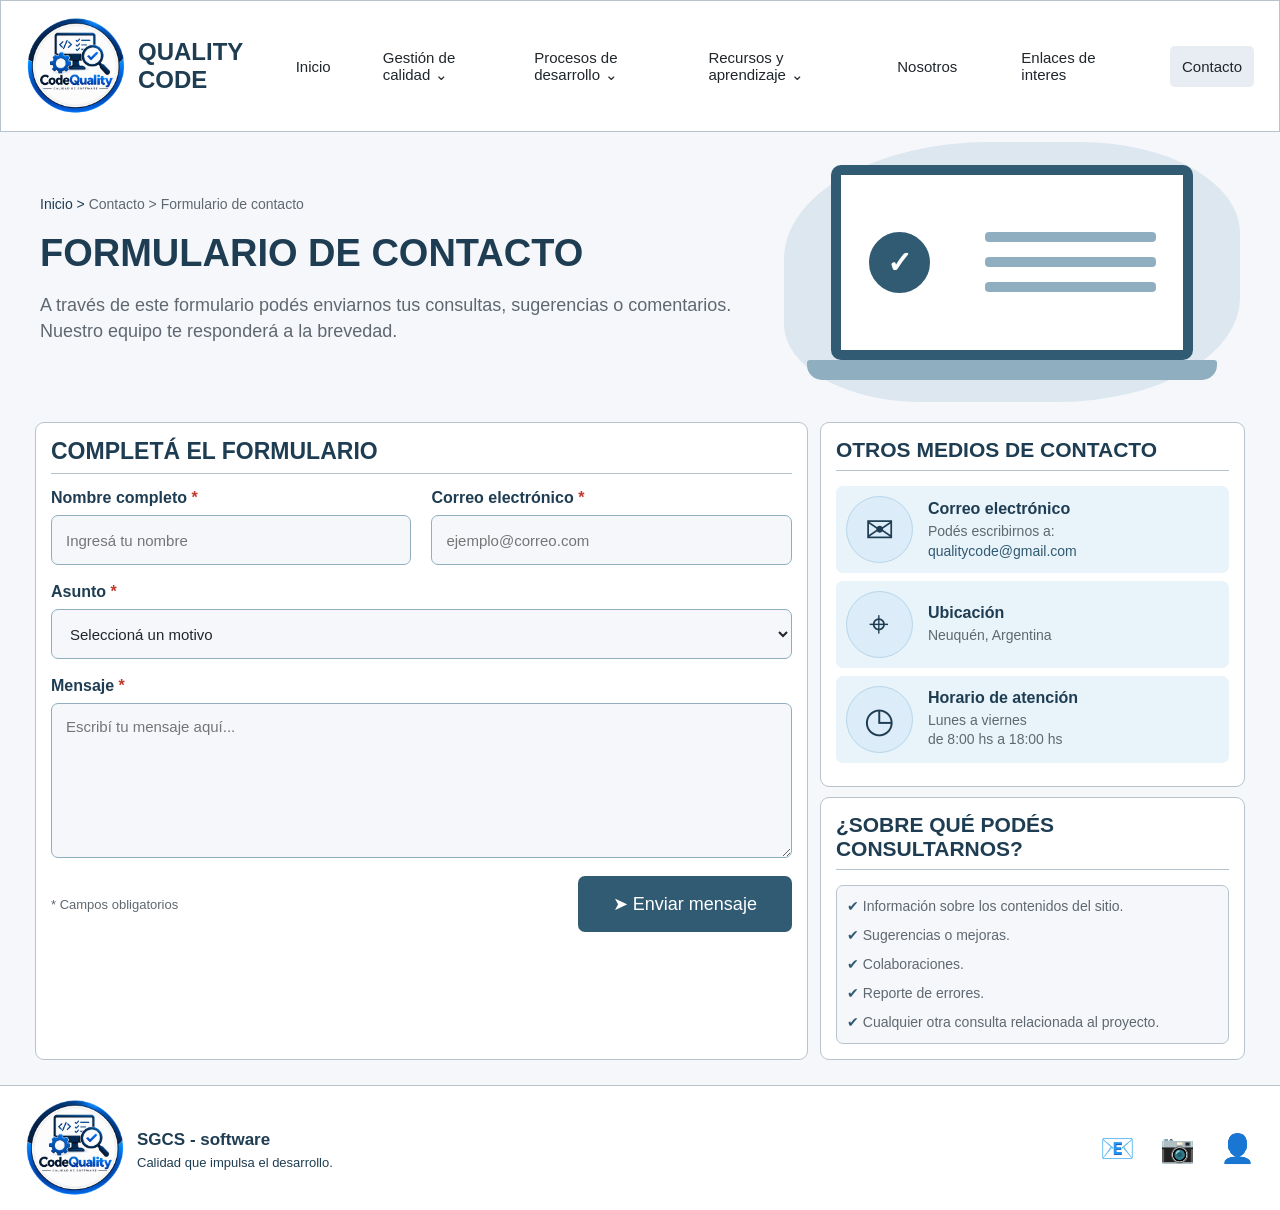
==== commit 194904aa: "Update contacto.html" ====
--- a/contacto.html
+++ b/contacto.html
@@ -11,7 +11,7 @@
     <!-- MENU PRINCIPAL -->
     <header>
         <div class="logo">
-            <img src="c:\Users\Usuario\Desktop\Enzo Funes(materias)\TEORIA\Sistemas de Gestion de Software\ChatGPT Image 26 ago 2026, 04_47_25 p.m..png" alt="Logo" class="imagen-personalizada">
+            <img src="ChatGPT%20Image%2026%20ago%202026,%2004_47_25%20p.m..png" alt="Logo" class="imagen-personalizada">
             <h2>QUALITY CODE</h2>
         </div>
 
@@ -191,7 +191,7 @@
     <footer id="contacto">
 
         <div class="logo" id="nosotros">
-            <img src="c:\Users\Usuario\Desktop\Enzo Funes(materias)\TEORIA\Sistemas de Gestion de Software\ChatGPT Image 26 ago 2026, 04_47_25 p.m..png" alt="Logo" class="imagen-personalizada">
+            <img src="ChatGPT%20Image%2026%20ago%202026,%2004_47_25%20p.m..png" alt="Logo" class="imagen-personalizada">
             <div>
                 <h3>SGCS - software</h3>
                 <p>Calidad que impulsa el desarrollo.</p>
